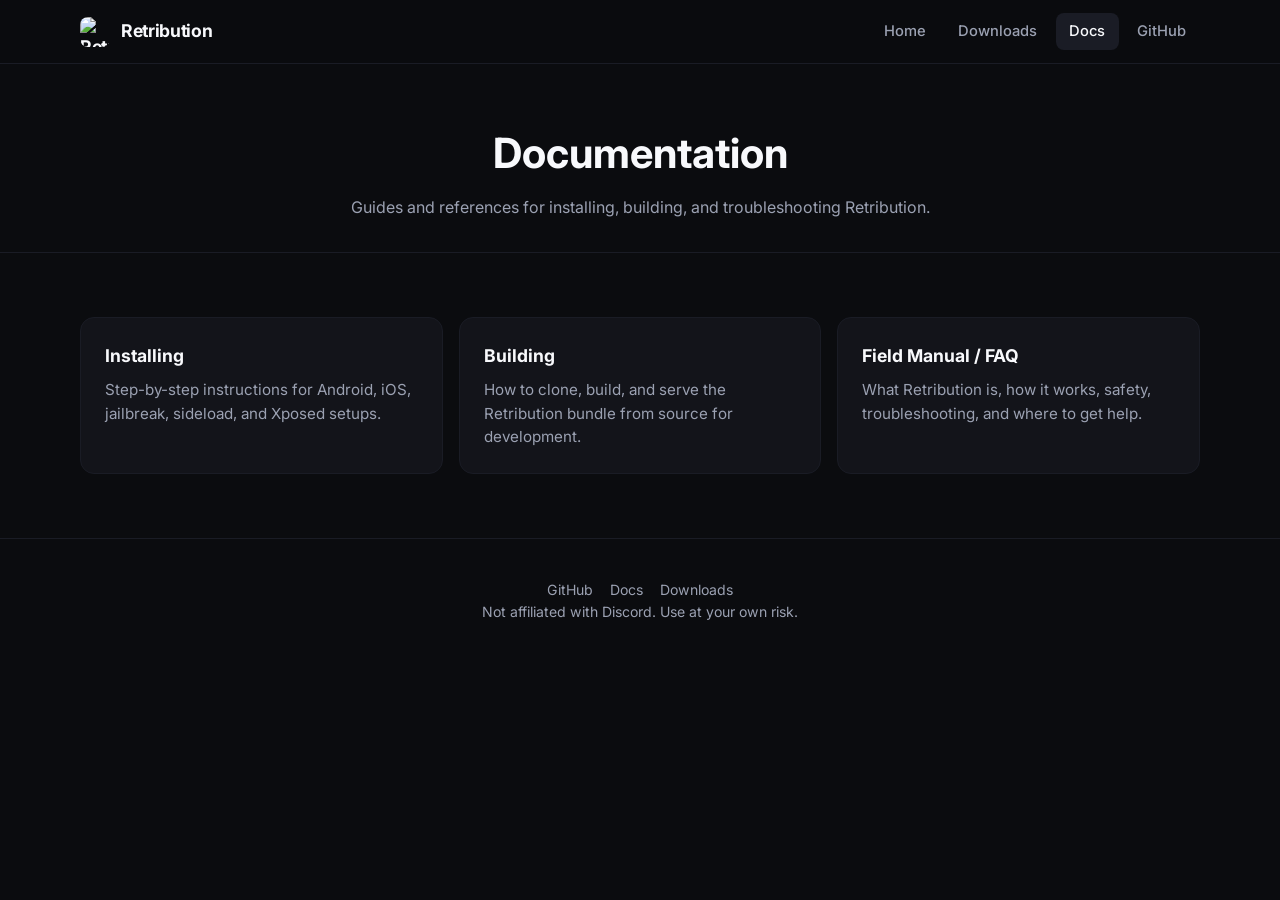
==== docs/index.html @ 65a1a223 "feat: initial Retribution website" ====
<!DOCTYPE html>
<html lang="en">
<head>
    <meta charset="UTF-8">
    <meta name="viewport" content="width=device-width, initial-scale=1.0">
    <title>Documentation — Retribution</title>
    <meta name="description" content="Documentation for installing, building, and using Retribution.">
    <link rel="icon" type="image/png" href="https://retribution-assets.allyapp.workers.dev/icon">
    <link rel="stylesheet" href="../css/style.css">
    <link rel="preconnect" href="https://fonts.googleapis.com">
    <link rel="preconnect" href="https://fonts.gstatic.com" crossorigin>
    <link href="https://fonts.googleapis.com/css2?family=Inter:wght@400;500;600;700;800&display=swap" rel="stylesheet">
</head>
<body>
    <header class="site-header">
        <div class="container">
            <a class="brand" href="../index.html">
                <img src="https://retribution-assets.allyapp.workers.dev/icon" alt="Retribution logo">
                <span>Retribution</span>
            </a>
            <nav class="main-nav" aria-label="Main">
                <a href="../index.html">Home</a>
                <a href="../downloads.html">Downloads</a>
                <a href="index.html">Docs</a>
                <a href="https://github.com/Retribution-Mod" target="_blank" rel="noopener">GitHub</a>
            </nav>
            <button class="mobile-menu-btn" aria-label="Open menu" aria-expanded="false" aria-controls="main-nav">
                <svg width="24" height="24" viewBox="0 0 24 24" fill="none" stroke="currentColor" stroke-width="2" stroke-linecap="round" stroke-linejoin="round"><line x1="3" y1="6" x2="21" y2="6"></line><line x1="3" y1="12" x2="21" y2="12"></line><line x1="3" y1="18" x2="21" y2="18"></line></svg>
            </button>
        </div>
    </header>

    <section class="page-header">
        <div class="container">
            <h1>Documentation</h1>
            <p>Guides and references for installing, building, and troubleshooting Retribution.</p>
        </div>
    </section>

    <section class="section">
        <div class="container">
            <div class="feature-grid">
                <a class="feature-card" href="installing.html" style="display: block;">
                    <h3>Installing</h3>
                    <p>Step-by-step instructions for Android, iOS, jailbreak, sideload, and Xposed setups.</p>
                </a>
                <a class="feature-card" href="building.html" style="display: block;">
                    <h3>Building</h3>
                    <p>How to clone, build, and serve the Retribution bundle from source for development.</p>
                </a>
                <a class="feature-card" href="faq.html" style="display: block;">
                    <h3>Field Manual / FAQ</h3>
                    <p>What Retribution is, how it works, safety, troubleshooting, and where to get help.</p>
                </a>
            </div>
        </div>
    </section>

    <footer class="site-footer">
        <div class="container">
            <p>
                <a href="https://github.com/Retribution-Mod">GitHub</a>
                <a href="index.html">Docs</a>
                <a href="../downloads.html">Downloads</a>
            </p>
            <p class="text-muted">Not affiliated with Discord. Use at your own risk.</p>
        </div>
    </footer>

    <script src="../js/main.js"></script>
</body>
</html>
---- css/style.css ----
/* Retribution — clean, dark, purpose-built */

:root {
    --bg-0: #0b0c0f;
    --bg-1: #13141a;
    --bg-2: #1a1c25;
    --bg-3: #23252f;
    --text-0: #f8f9fc;
    --text-1: #d4d7e0;
    --text-2: #9ba1b2;
    --accent: #8b5cf6;
    --accent-2: #a78bfa;
    --accent-glow: rgba(139, 92, 246, 0.25);
    --danger: #f87171;
    --success: #34d399;
    --warning: #fbbf24;
    --radius: 14px;
    --radius-sm: 8px;
    --max-width: 1120px;
    --nav-h: 64px;
    --font: Inter, ui-sans-serif, system-ui, -apple-system, BlinkMacSystemFont, "Segoe UI", Roboto, sans-serif;
    --mono: ui-monospace, SFMono-Regular, Menlo, Monaco, Consolas, monospace;
}

* {
    box-sizing: border-box;
    margin: 0;
    padding: 0;
}

html {
    scroll-behavior: smooth;
}

body {
    font-family: var(--font);
    background: var(--bg-0);
    color: var(--text-1);
    line-height: 1.6;
    min-height: 100vh;
    -webkit-font-smoothing: antialiased;
}

a {
    color: var(--accent-2);
    text-decoration: none;
}

a:hover {
    text-decoration: underline;
}

img {
    max-width: 100%;
    height: auto;
}

/* Layout */

.container {
    width: min(100% - 2rem, var(--max-width));
    margin-inline: auto;
}

/* Header / Nav */

.site-header {
    position: sticky;
    top: 0;
    z-index: 100;
    height: var(--nav-h);
    background: rgba(11, 12, 15, 0.85);
    backdrop-filter: blur(12px);
    border-bottom: 1px solid var(--bg-2);
}

.site-header .container {
    display: flex;
    align-items: center;
    justify-content: space-between;
    height: 100%;
}

.brand {
    display: inline-flex;
    align-items: center;
    gap: 0.7rem;
    color: var(--text-0);
    font-weight: 700;
    font-size: 1.1rem;
    letter-spacing: -0.02em;
}

.brand img {
    width: 30px;
    height: 30px;
    border-radius: 8px;
}

.brand:hover {
    text-decoration: none;
}

.main-nav {
    display: flex;
    align-items: center;
    gap: 0.3rem;
}

.main-nav a {
    padding: 0.45rem 0.85rem;
    border-radius: var(--radius-sm);
    color: var(--text-2);
    font-size: 0.92rem;
    font-weight: 500;
    transition: color 0.15s, background 0.15s;
}

.main-nav a:hover,
.main-nav a.active {
    color: var(--text-0);
    background: var(--bg-2);
    text-decoration: none;
}

.mobile-menu-btn {
    display: none;
    background: transparent;
    border: 0;
    color: var(--text-0);
    cursor: pointer;
}

/* Hero */

.hero {
    padding: 6rem 0 4rem;
    text-align: center;
    border-bottom: 1px solid var(--bg-2);
    position: relative;
    overflow: hidden;
}

.hero::before {
    content: "";
    position: absolute;
    inset: 0;
    background: radial-gradient(circle at 50% 30%, var(--accent-glow), transparent 50%);
    pointer-events: none;
}

.hero .container {
    position: relative;
    z-index: 1;
}

.hero-logo {
    width: 96px;
    height: 96px;
    margin-bottom: 1.5rem;
    filter: drop-shadow(0 0 28px var(--accent-glow));
}

.hero h1 {
    font-size: clamp(2.2rem, 5vw, 3.4rem);
    font-weight: 800;
    color: var(--text-0);
    letter-spacing: -0.04em;
    line-height: 1.1;
    margin-bottom: 1rem;
}

.hero p {
    font-size: 1.15rem;
    color: var(--text-2);
    max-width: 640px;
    margin: 0 auto 1.75rem;
}

.hero-actions {
    display: flex;
    justify-content: center;
    gap: 0.75rem;
    flex-wrap: wrap;
    margin-bottom: 1.5rem;
}

.hero-note {
    font-size: 0.82rem;
    color: var(--text-2);
}

/* Buttons */

.btn {
    display: inline-flex;
    align-items: center;
    justify-content: center;
    gap: 0.45rem;
    padding: 0.7rem 1.25rem;
    border-radius: var(--radius-sm);
    font-weight: 600;
    font-size: 0.95rem;
    border: 1px solid transparent;
    cursor: pointer;
    transition: transform 0.1s, box-shadow 0.15s, background 0.15s;
}

.btn:hover {
    text-decoration: none;
    transform: translateY(-1px);
}

.btn-primary {
    background: var(--accent);
    color: #fff;
    box-shadow: 0 4px 20px var(--accent-glow);
}

.btn-primary:hover {
    background: #7c4ddb;
    box-shadow: 0 6px 28px var(--accent-glow);
}

.btn-secondary {
    background: var(--bg-2);
    color: var(--text-0);
    border-color: var(--bg-3);
}

.btn-secondary:hover {
    background: var(--bg-3);
}

.btn-sm {
    padding: 0.45rem 0.8rem;
    font-size: 0.85rem;
}

/* Sections */

.section {
    padding: 4rem 0;
}

.section-title {
    font-size: 1.75rem;
    font-weight: 700;
    color: var(--text-0);
    margin-bottom: 0.5rem;
    letter-spacing: -0.02em;
}

.section-subtitle {
    color: var(--text-2);
    margin-bottom: 2rem;
    max-width: 640px;
}

/* Feature grid */

.feature-grid {
    display: grid;
    grid-template-columns: repeat(auto-fit, minmax(260px, 1fr));
    gap: 1rem;
}

.feature-card {
    background: var(--bg-1);
    border: 1px solid var(--bg-2);
    border-radius: var(--radius);
    padding: 1.5rem;
    transition: border-color 0.15s, transform 0.15s;
}

.feature-card:hover {
    border-color: var(--bg-3);
    transform: translateY(-2px);
}

.feature-card h3 {
    color: var(--text-0);
    font-size: 1.1rem;
    margin-bottom: 0.5rem;
}

.feature-card p {
    color: var(--text-2);
    font-size: 0.95rem;
    line-height: 1.55;
}

/* Download cards */

.download-grid {
    display: grid;
    grid-template-columns: repeat(auto-fit, minmax(300px, 1fr));
    gap: 1.25rem;
}

.download-card {
    background: var(--bg-1);
    border: 1px solid var(--bg-2);
    border-radius: var(--radius);
    padding: 1.5rem;
    display: flex;
    flex-direction: column;
    gap: 0.75rem;
    transition: border-color 0.15s;
}

.download-card:hover {
    border-color: var(--accent);
}

.download-card .tag {
    display: inline-flex;
    align-items: center;
    width: fit-content;
    gap: 0.35rem;
    padding: 0.25rem 0.55rem;
    border-radius: 999px;
    font-size: 0.72rem;
    font-weight: 600;
    text-transform: uppercase;
    letter-spacing: 0.03em;
    color: var(--text-0);
    background: var(--bg-3);
}

.download-card h3 {
    color: var(--text-0);
    font-size: 1.2rem;
    margin-bottom: -0.25rem;
}

.download-card p {
    color: var(--text-2);
    font-size: 0.92rem;
    flex-grow: 1;
}

.download-meta {
    display: flex;
    flex-wrap: wrap;
    gap: 0.6rem;
    font-size: 0.82rem;
    color: var(--text-2);
}

.download-meta span {
    background: var(--bg-0);
    padding: 0.2rem 0.5rem;
    border-radius: 6px;
    border: 1px solid var(--bg-2);
}

.download-card .btn {
    width: 100%;
    margin-top: 0.25rem;
}

/* Page header */

.page-header {
    padding: 3.5rem 0 2rem;
    border-bottom: 1px solid var(--bg-2);
    text-align: center;
}

.page-header h1 {
    font-size: clamp(1.8rem, 4vw, 2.6rem);
    color: var(--text-0);
    margin-bottom: 0.5rem;
}

.page-header p {
    color: var(--text-2);
    max-width: 720px;
    margin: 0 auto;
}

/* Docs */

.docs-layout {
    display: grid;
    grid-template-columns: 240px 1fr;
    gap: 2rem;
    padding: 2.5rem 0 4rem;
    align-items: start;
}

.docs-sidebar {
    position: sticky;
    top: calc(var(--nav-h) + 1.5rem);
    background: var(--bg-1);
    border: 1px solid var(--bg-2);
    border-radius: var(--radius);
    padding: 1rem 0.5rem;
}

.docs-sidebar a {
    display: block;
    padding: 0.55rem 0.85rem;
    border-radius: var(--radius-sm);
    color: var(--text-2);
    font-size: 0.92rem;
    font-weight: 500;
}

.docs-sidebar a:hover,
.docs-sidebar a.active {
    background: var(--bg-2);
    color: var(--text-0);
    text-decoration: none;
}

.docs-content {
    max-width: 760px;
    background: var(--bg-1);
    border: 1px solid var(--bg-2);
    border-radius: var(--radius);
    padding: 2rem;
}

.docs-content h1,
.docs-content h2,
.docs-content h3 {
    color: var(--text-0);
    margin: 1.5rem 0 0.75rem;
    letter-spacing: -0.02em;
}

.docs-content h1 {
    font-size: 1.8rem;
    margin-top: 0;
}

.docs-content h2 {
    font-size: 1.35rem;
    padding-bottom: 0.4rem;
    border-bottom: 1px solid var(--bg-2);
}

.docs-content p,
.docs-content li {
    color: var(--text-1);
    margin-bottom: 0.8rem;
}

.docs-content ul,
.docs-content ol {
    padding-left: 1.4rem;
    margin-bottom: 1rem;
}

.docs-content li::marker {
    color: var(--accent-2);
}

.docs-content code {
    font-family: var(--mono);
    background: var(--bg-0);
    padding: 0.15rem 0.35rem;
    border-radius: 5px;
    font-size: 0.88em;
    color: var(--accent-2);
}

.docs-content pre {
    background: var(--bg-0);
    border: 1px solid var(--bg-2);
    border-radius: var(--radius-sm);
    padding: 1rem;
    overflow-x: auto;
    margin: 1rem 0;
}

.docs-content pre code {
    background: transparent;
    padding: 0;
    color: var(--text-1);
}

.docs-content blockquote {
    border-left: 3px solid var(--accent);
    background: var(--bg-0);
    padding: 0.75rem 1rem;
    border-radius: 0 var(--radius-sm) var(--radius-sm) 0;
    margin: 1rem 0;
    color: var(--text-2);
}

.docs-content a {
    color: var(--accent-2);
}

/* Tables */

table {
    width: 100%;
    border-collapse: collapse;
    margin: 1rem 0;
    font-size: 0.92rem;
}

th,
td {
    text-align: left;
    padding: 0.65rem 0.85rem;
    border-bottom: 1px solid var(--bg-2);
}

th {
    color: var(--text-0);
    font-weight: 600;
    background: var(--bg-0);
}

/* Footer */

.site-footer {
    border-top: 1px solid var(--bg-2);
    padding: 2.5rem 0;
    background: var(--bg-0);
    text-align: center;
    color: var(--text-2);
    font-size: 0.88rem;
}

.site-footer a {
    color: var(--text-2);
    margin: 0 0.4rem;
}

.site-footer a:hover {
    color: var(--text-0);
}

/* Utility */

.text-muted { color: var(--text-2); }
.text-center { text-align: center; }
.mt-1 { margin-top: 1rem; }
.mt-2 { margin-top: 2rem; }

/* Responsive */

@media (max-width: 860px) {
    .docs-layout {
        grid-template-columns: 1fr;
    }

    .docs-sidebar {
        position: static;
        display: flex;
        flex-wrap: wrap;
        gap: 0.25rem;
    }

    .main-nav {
        display: none;
        position: absolute;
        top: var(--nav-h);
        left: 0;
        right: 0;
        background: var(--bg-1);
        border-bottom: 1px solid var(--bg-2);
        padding: 0.75rem;
        flex-direction: column;
        gap: 0.35rem;
    }

    .main-nav.open {
        display: flex;
    }

    .mobile-menu-btn {
        display: block;
    }
}
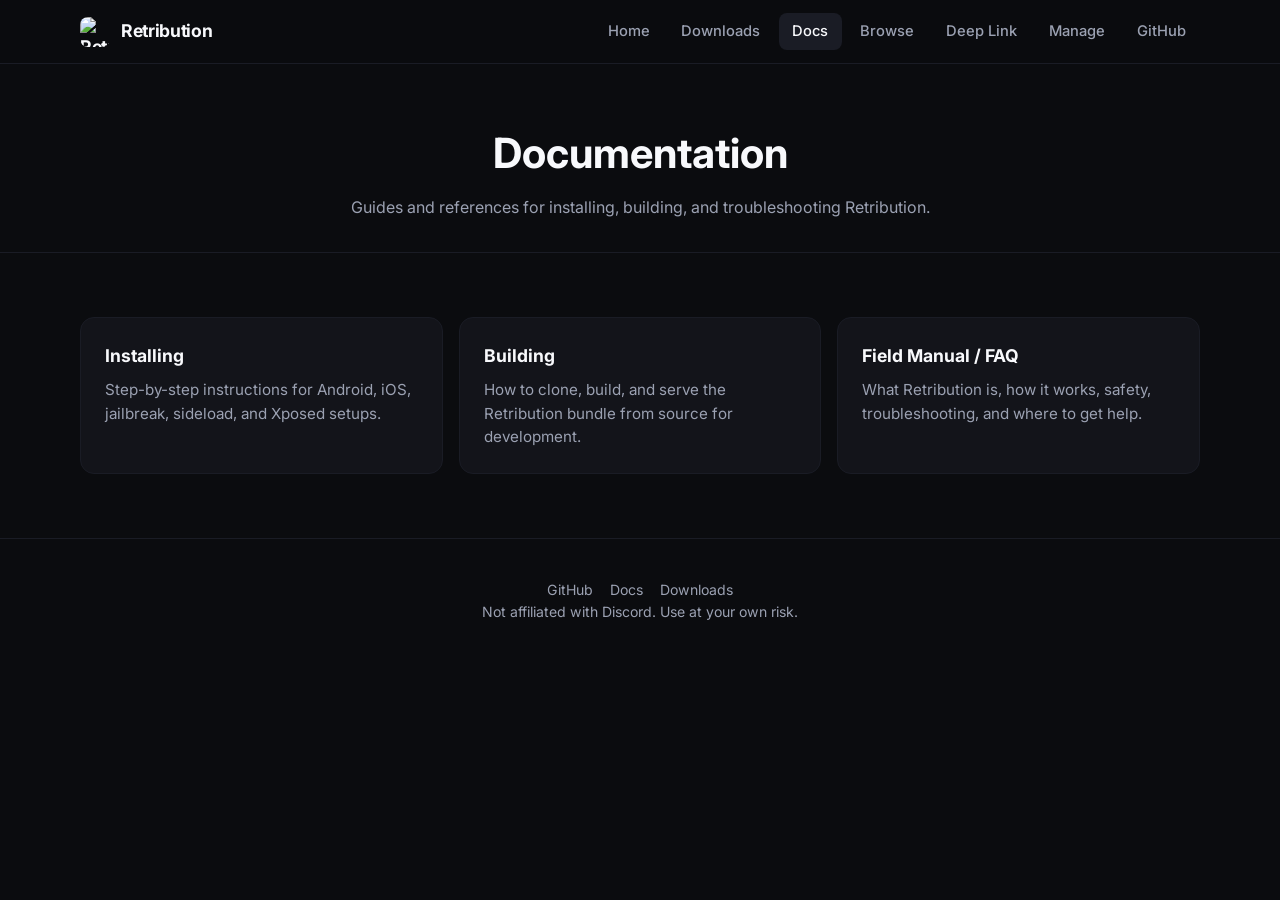
==== commit 8e3aa59f: "feat: add catalog manager and support incompatible/hidden items - New manage.html + js/manage.js for" ====
--- a/docs/index.html
+++ b/docs/index.html
@@ -22,6 +22,9 @@
                 <a href="../index.html">Home</a>
                 <a href="../downloads.html">Downloads</a>
                 <a href="index.html">Docs</a>
+                <a href="../plugins.html">Browse</a>
+                <a href="../deep-link.html">Deep Link</a>
+                <a href="../manage.html">Manage</a>
                 <a href="https://github.com/Retribution-Mod" target="_blank" rel="noopener">GitHub</a>
             </nav>
             <button class="mobile-menu-btn" aria-label="Open menu" aria-expanded="false" aria-controls="main-nav">
--- a/css/style.css
+++ b/css/style.css
@@ -360,6 +360,82 @@
     margin-top: 0.25rem;
 }
 
+/* Browse cards */
+.browse-card {
+    position: relative;
+    gap: 0.5rem;
+}
+
+.browse-card .card-preview {
+    width: calc(100% + 3rem);
+    margin: -1.5rem -1.5rem 0.75rem;
+    aspect-ratio: 16 / 10;
+    object-fit: cover;
+    border-radius: var(--radius) var(--radius) 0 0;
+    background: var(--bg-0);
+}
+
+.browse-card .card-tags {
+    display: flex;
+    flex-wrap: wrap;
+    gap: 0.35rem;
+}
+
+.browse-card .card-tags .tag.success { background: rgba(52, 211, 153, 0.15); color: var(--success); border: 1px solid rgba(52, 211, 153, 0.3); }
+.browse-card .card-tags .tag.danger { background: rgba(248, 113, 113, 0.15); color: var(--danger); border: 1px solid rgba(248, 113, 113, 0.3); }
+.browse-card .card-tags .tag.warning { background: rgba(251, 191, 36, 0.15); color: var(--warning); border: 1px solid rgba(251, 191, 36, 0.3); }
+
+.browse-card .card-subtitle {
+    color: var(--accent-2);
+    font-size: 0.82rem;
+    font-weight: 500;
+    margin-bottom: 0.25rem;
+}
+
+.browse-card .card-description {
+    flex-grow: 1;
+    font-size: 0.9rem;
+    line-height: 1.5;
+}
+
+.browse-card .card-warning {
+    color: var(--warning);
+    font-size: 0.82rem;
+    background: rgba(251, 191, 36, 0.08);
+    border-left: 2px solid var(--warning);
+    padding: 0.4rem 0.6rem;
+    border-radius: 0 var(--radius-sm) var(--radius-sm) 0;
+}
+
+.browse-card .card-actions {
+    display: flex;
+    gap: 0.5rem;
+}
+
+.browse-card .card-actions .btn {
+    flex: 1 1 0;
+    margin: 0;
+}
+
+.browse-card .meta-link {
+    color: var(--text-2);
+    font-size: 0.82rem;
+}
+
+.browse-card .meta-link:hover {
+    color: var(--text-0);
+}
+
+.font-card h3 {
+    font-size: 1.5rem;
+    letter-spacing: -0.01em;
+    color: var(--text-0);
+}
+
+#search {
+    cursor: text;
+}
+
 /* Page header */
 
 .page-header {
